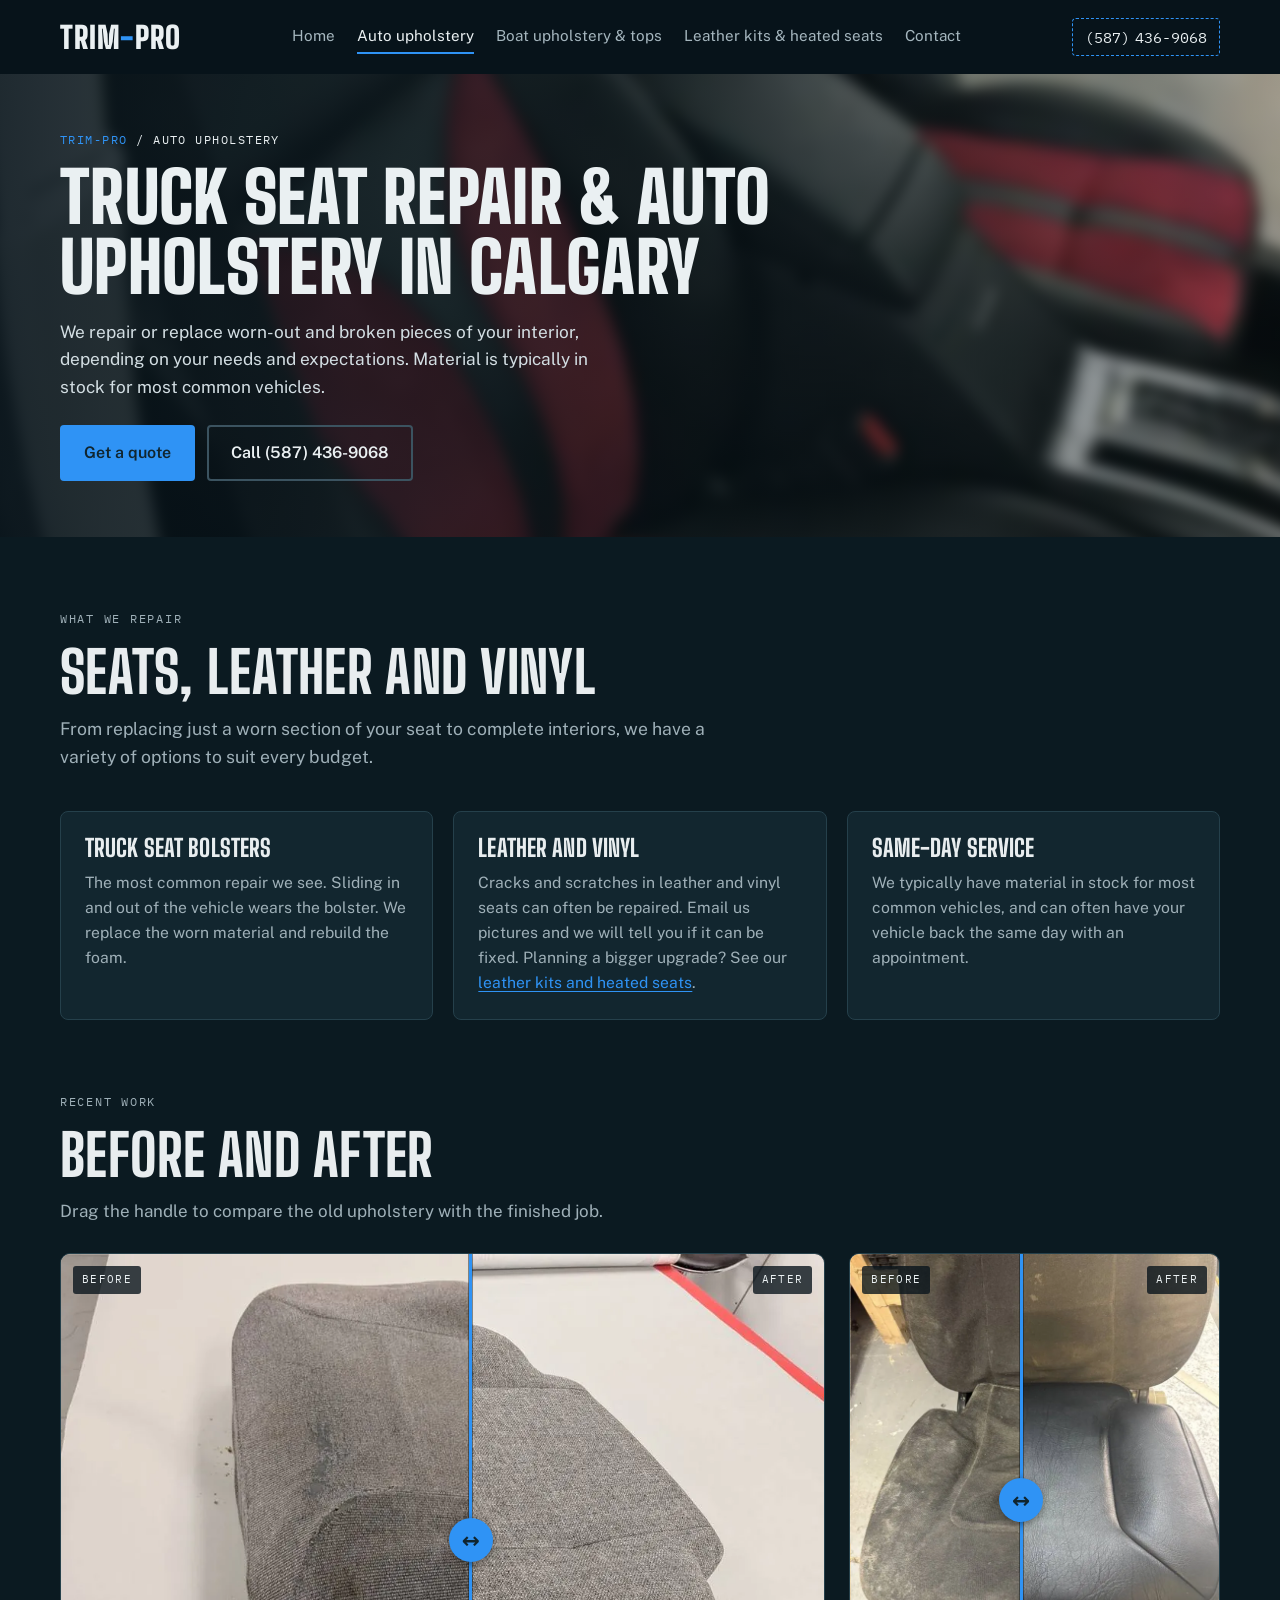
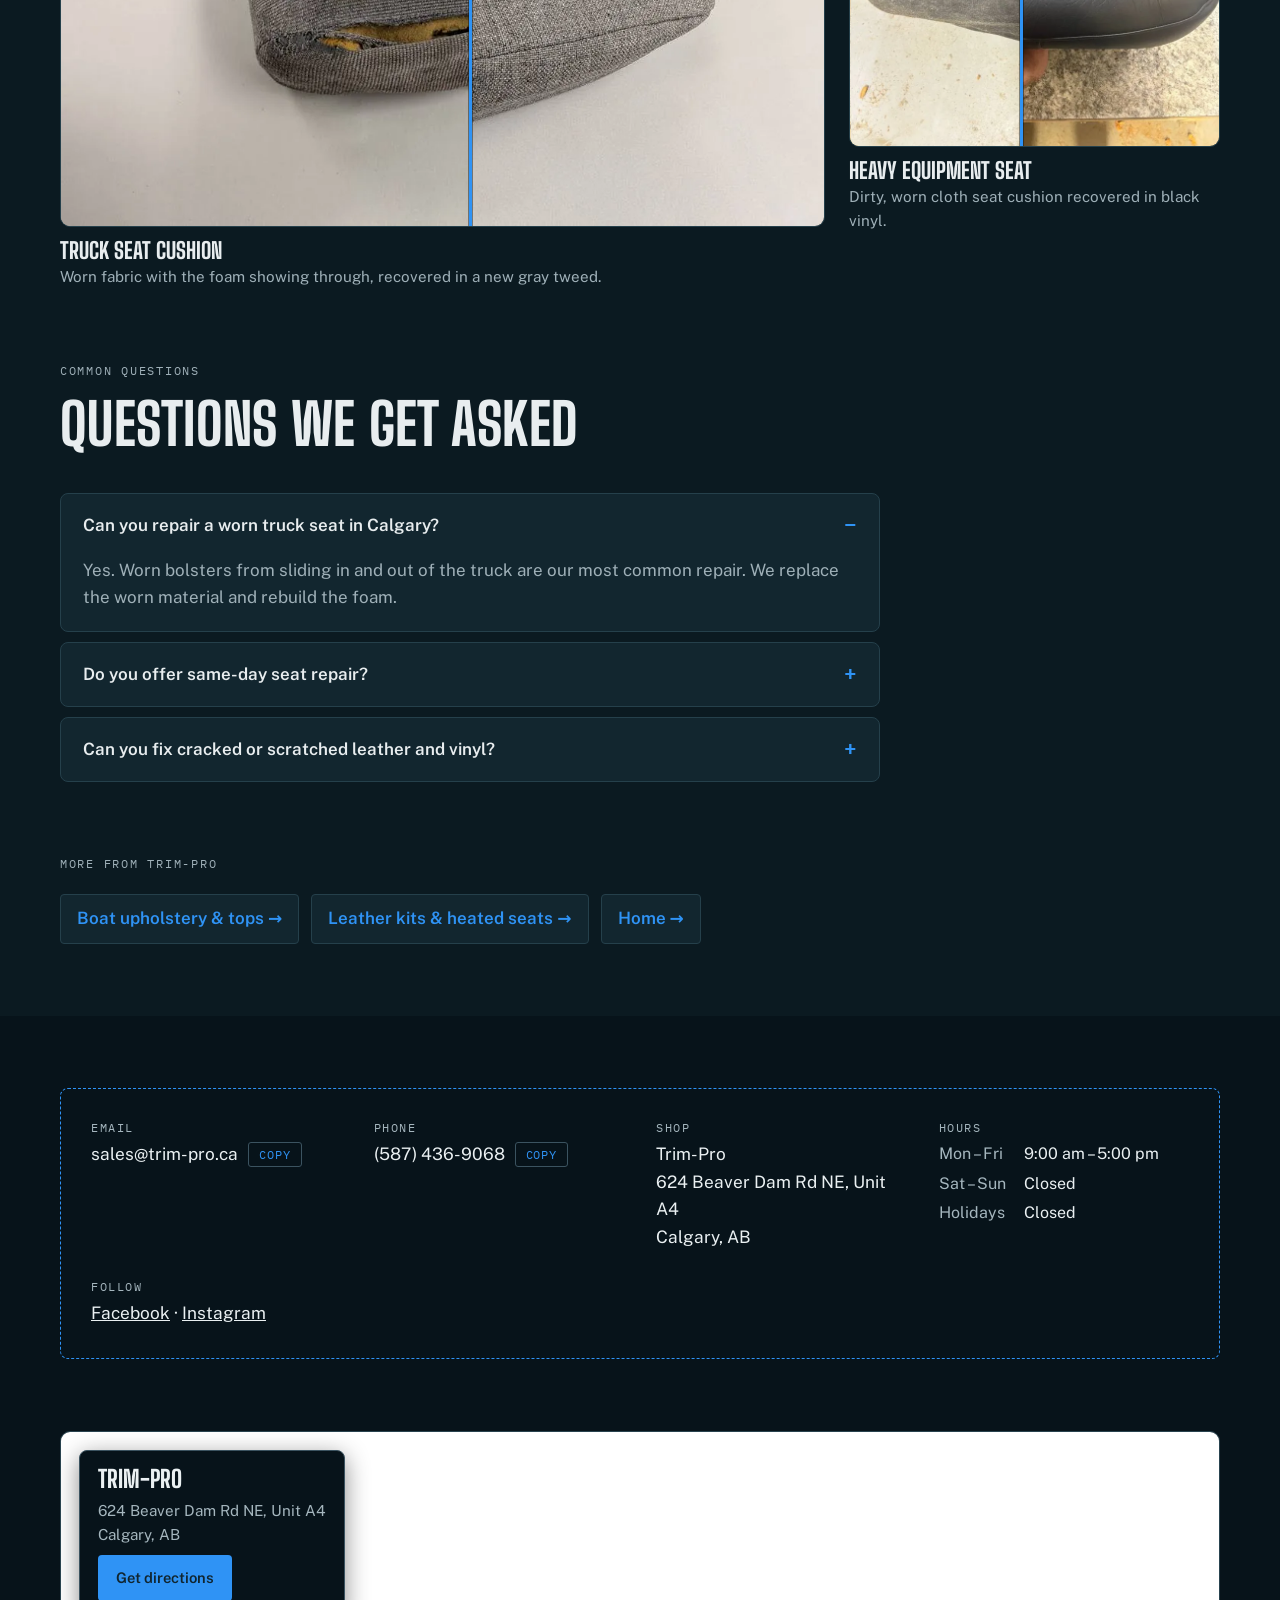
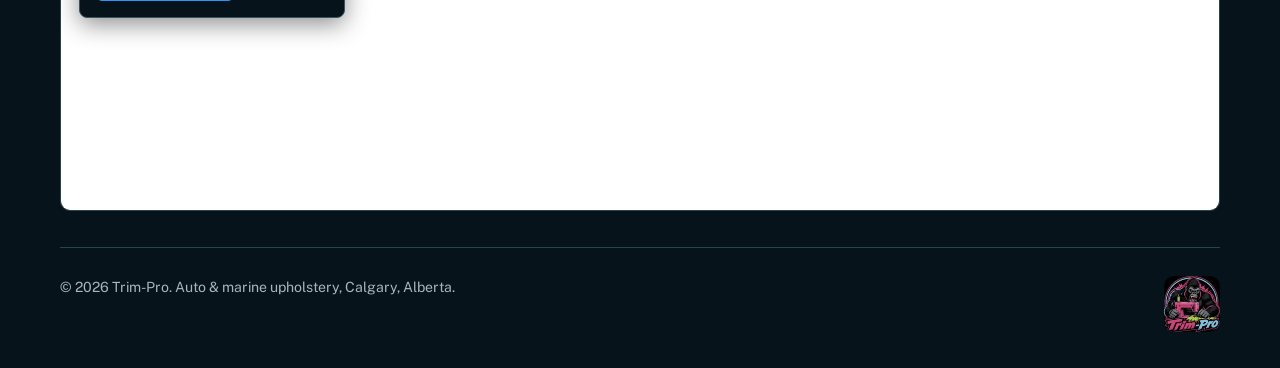
==== auto-seat-trim-repair.html @ 16e5b98b "Add files via upload" ====
<!doctype html>
<html lang="en-CA">
<head>
<meta charset="utf-8">
<meta name="viewport" content="width=device-width, initial-scale=1, viewport-fit=cover">
<title>Truck Seat Repair &amp; Auto Upholstery in Calgary | Trim-Pro</title>
<meta name="description" content="Truck seat bolster repair, leather and vinyl repair and car upholstery in Calgary, AB. Same-day service by appointment. Call (587) 436-9068.">
<meta name="color-scheme" content="dark">
<meta name="theme-color" content="#0B1A21">
<link rel="canonical" href="https://www.trim-pro.ca/auto-seat-trim-repair.html">
<meta property="og:title" content="Truck Seat Repair &amp; Auto Upholstery in Calgary | Trim-Pro">
<meta property="og:description" content="Truck seat bolster repair, leather and vinyl repair and car upholstery in Calgary, AB. Same-day service by appointment. Call (587) 436-9068.">
<meta property="og:type" content="website">
<meta property="og:url" content="https://www.trim-pro.ca/auto-seat-trim-repair.html">
<meta property="og:locale" content="en_CA">
<meta property="og:site_name" content="Trim-Pro">
<meta property="og:image" content="https://www.trim-pro.ca/images/og-auto-upholstery.jpg">
<meta property="og:image:width" content="1200">
<meta property="og:image:height" content="630">
<meta property="og:image:alt" content="Trim-Pro: truck seat repair and auto upholstery in Calgary">
<meta name="twitter:card" content="summary_large_image">
<meta name="twitter:title" content="Truck Seat Repair &amp; Auto Upholstery in Calgary | Trim-Pro">
<meta name="twitter:description" content="Truck seat bolster repair, leather and vinyl repair and car upholstery in Calgary, AB. Same-day service by appointment. Call (587) 436-9068.">
<meta name="twitter:image" content="https://www.trim-pro.ca/images/og-auto-upholstery.jpg">
<link rel="preconnect" href="https://fonts.googleapis.com">
<link rel="preconnect" href="https://fonts.gstatic.com" crossorigin>
<link rel="stylesheet" href="https://fonts.googleapis.com/css2?family=Big+Shoulders+Display:wght@700;800;900&family=IBM+Plex+Mono:wght@500&family=Public+Sans:wght@400;500;600&display=swap">
<link rel="icon" type="image/png" sizes="64x64" href="images/favicon-64.png">
<link rel="apple-touch-icon" href="images/apple-touch-icon.png">
<script type="application/ld+json">{
  "@context": "https://schema.org",
  "@type": "Service",
  "name": "Auto seat and trim repair",
  "description": "Truck seat bolster repair, leather and vinyl repair and car upholstery in Calgary, AB. Same-day service by appointment. Call (587) 436-9068.",
  "provider": {
    "@type": "AutomotiveBusiness",
    "name": "Trim-Pro",
    "telephone": "+1-587-436-9068",
    "address": {
      "@type": "PostalAddress",
      "streetAddress": "624 Beaver Dam Rd NE Unit A4",
      "addressLocality": "Calgary",
      "addressRegion": "AB",
      "addressCountry": "CA"
    },
    "@id": "https://www.trim-pro.ca/#business",
    "image": [
      "https://www.trim-pro.ca/images/og-share.jpg",
      "https://www.trim-pro.ca/images/custom-black-red-leather-suede-auto-seats-calgary.webp"
    ],
    "logo": "https://www.trim-pro.ca/images/trim-pro-gorilla-mascot.webp",
    "hasMap": "https://www.google.com/maps/search/?api=1&query=624+Beaver+Dam+Rd+NE+Unit+A4,+Calgary,+AB",
    "url": "https://www.trim-pro.ca/"
  },
  "areaServed": {
    "@type": "City",
    "name": "Calgary"
  },
  "url": "https://www.trim-pro.ca/auto-seat-trim-repair.html",
  "image": "https://www.trim-pro.ca/images/og-auto-upholstery.jpg"
}</script>
<script type="application/ld+json">{
 "@context": "https://schema.org",
 "@type": "FAQPage",
 "mainEntity": [
  {
   "@type": "Question",
   "name": "Can you repair a worn truck seat in Calgary?",
   "acceptedAnswer": {
    "@type": "Answer",
    "text": "Yes. Worn bolsters from sliding in and out of the truck are our most common repair. We replace the worn material and rebuild the foam."
   }
  },
  {
   "@type": "Question",
   "name": "Do you offer same-day seat repair?",
   "acceptedAnswer": {
    "@type": "Answer",
    "text": "We typically stock material for most common vehicles and can often return your vehicle the same day with an appointment."
   }
  },
  {
   "@type": "Question",
   "name": "Can you fix cracked or scratched leather and vinyl?",
   "acceptedAnswer": {
    "@type": "Answer",
    "text": "We repair cracks and scratches in vinyl and leather. Email photos and details to sales@trim-pro.ca and we will tell you whether it can be fixed."
   }
  }
 ]
}
</script>
<link rel="stylesheet" href="styles.css">
</head>
<body>
<a class="skip" href="#main">Skip to main content</a>
<div class="band ink"><div class="wrap">
<header class="top">
  <a class="brand" href="/" aria-label="Trim-Pro home">Trim<span>-</span>Pro</a>
  <nav class="nav" aria-label="Main">
    <a href="/">Home</a>
        <a href="auto-seat-trim-repair.html" aria-current="page">Auto upholstery</a>
        <a href="marine-upholstery-tops.html">Boat upholstery &amp; tops</a>
        <a href="leather-kits-seat-heaters.html">Leather kits &amp; heated seats</a>
        <a href="/#contact">Contact</a>
  </nav>
  <a class="phone" href="tel:+15874369068">(587) 436-9068</a>
</header></div></div>
<main id="main">
<div class="tile hero-t">
  <div class="tile-bg bg-auto" aria-hidden="true"></div>
  <div class="tile-in">
    <div>
      <p class="crumbs"><a href="/">Trim-Pro</a> / Auto upholstery</p>
      <h1>Truck seat repair &amp; auto upholstery in Calgary</h1>
      <p class="tp">We repair or replace worn-out and broken pieces of your interior, depending on your needs and expectations. Material is typically in stock for most common vehicles.</p>
      <div class="cta"><a class="btn primary" href="https://clienthub.getjobber.com/hubs/6851d78e-da60-4e8f-adf5-7efb08388598/public/requests/1480442/new?source=social_media" target="_blank" rel="noopener noreferrer">Get a quote</a><a class="btn ghost" href="tel:+15874369068">Call (587) 436-9068</a></div>
    </div>
  </div>
</div>
<div class="wrap">
<section><div class="head"><p class="eyebrow">What we repair</p><h2>Seats, leather and vinyl</h2><p class="lead">From replacing just a worn section of your seat to complete interiors, we have a variety of options to suit every budget.</p></div><div class="cards"><div class="info"><h3>Truck seat bolsters</h3><p>The most common repair we see. Sliding in and out of the vehicle wears the bolster. We replace the worn material and rebuild the foam.</p></div><div class="info"><h3>Leather and vinyl</h3><p>Cracks and scratches in leather and vinyl seats can often be repaired. Email us pictures and we will tell you if it can be fixed. Planning a bigger upgrade? See our <a href="leather-kits-seat-heaters.html">leather kits and heated seats</a>.</p></div><div class="info"><h3>Same-day service</h3><p>We typically have material in stock for most common vehicles, and can often have your vehicle back the same day with an appointment.</p></div></div></section><section aria-labelledby="ba-h" style="padding-top:0"><div class="head" style="margin-bottom:28px"><p class="eyebrow">Recent work</p><h2 id="ba-h">Before and after</h2><p>Drag the handle to compare the old upholstery with the finished job.</p></div><div class="ba-grid two"><figure class="ba-card l"><div class="ba land" data-ba><img class="after" src="images/seat-cushion-recovered-new-gray-tweed-fabric-after.webp" alt="After: Seat cushion recovered in new gray tweed fabric" width="1000" height="750" loading="lazy" decoding="async"><img class="before" src="images/worn-gray-seat-cushion-hole-exposed-foam-before.webp" alt="Before: Worn gray seat cushion with a hole and exposed foam" width="1000" height="750" loading="lazy" decoding="async"><span class="ba-tag l">Before</span><span class="ba-tag r">After</span><div class="ba-handle" role="slider" tabindex="0" aria-label="Drag to compare before and after: Truck seat cushion" aria-valuemin="0" aria-valuemax="100" aria-valuenow="50"></div></div><figcaption><b>Truck seat cushion</b><span>Worn fabric with the foam showing through, recovered in a new gray tweed.</span></figcaption></figure><figure class="ba-card p"><div class="ba port" data-ba><img class="after" src="images/seat-cushion-recovered-black-vinyl-after.webp" alt="After: Seat cushion recovered in black vinyl" width="750" height="1000" loading="lazy" decoding="async"><img class="before" src="images/dirty-worn-black-cloth-seat-before.webp" alt="Before: Dirty worn black cloth seat" width="750" height="1000" loading="lazy" decoding="async"><span class="ba-tag l">Before</span><span class="ba-tag r">After</span><div class="ba-handle" role="slider" tabindex="0" aria-label="Drag to compare before and after: Heavy equipment seat" aria-valuemin="0" aria-valuemax="100" aria-valuenow="50"></div></div><figcaption><b>Heavy equipment seat</b><span>Dirty, worn cloth seat cushion recovered in black vinyl.</span></figcaption></figure></div></section>
<section id="faq" aria-labelledby="faq-h" style="padding-top:0"><div class="head"><p class="eyebrow">Common questions</p><h2 id="faq-h">Questions we get asked</h2></div><div class="faq"><details open><summary>Can you repair a worn truck seat in Calgary?</summary><p>Yes. Worn bolsters from sliding in and out of the truck are our most common repair. We replace the worn material and rebuild the foam.</p></details><details><summary>Do you offer same-day seat repair?</summary><p>We typically stock material for most common vehicles and can often return your vehicle the same day with an appointment.</p></details><details><summary>Can you fix cracked or scratched leather and vinyl?</summary><p>We repair cracks and scratches in vinyl and leather. Email photos and details to sales@trim-pro.ca and we will tell you whether it can be fixed.</p></details></div></section>
<section style="padding-top:0"><div class="head" style="margin-bottom:20px"><p class="eyebrow">More from Trim-Pro</p></div><div class="otherpages"><a href="marine-upholstery-tops.html">Boat upholstery &amp; tops &rarr;</a><a href="leather-kits-seat-heaters.html">Leather kits &amp; heated seats &rarr;</a><a href="/">Home &rarr;</a></div></section>
</div>
<div class="band ink" id="contact">
  <div class="wrap">
    <div class="contact">
      <div class="card">
        <div class="row"><small>Email</small>
          <div class="copyline"><span class="val" id="em">sales@trim-pro.ca</span><button class="copy" type="button" data-copy="sales@trim-pro.ca">Copy</button></div></div>
        <div class="row"><small>Phone</small>
          <div class="copyline"><span class="val" id="ph">(587) 436-9068</span><button class="copy" type="button" data-copy="(587) 436-9068">Copy</button></div></div>
        <div class="row"><small>Shop</small>
          <address class="addr val">Trim-Pro<br>624 Beaver Dam Rd NE, Unit A4<br>Calgary, AB</address></div>
        <div class="row"><small>Hours</small>
          <dl class="hours" style="margin:0"><dt>Mon &ndash; Fri</dt><dd>9:00 am &ndash; 5:00 pm</dd><dt>Sat &ndash; Sun</dt><dd>Closed</dd><dt>Holidays</dt><dd>Closed</dd></dl></div>
        <div class="row"><small>Follow</small>
          <span class="val"><a href="https://www.facebook.com/156056304554778" rel="noopener">Facebook</a> &middot; <a href="https://www.instagram.com/trim_pro" rel="noopener">Instagram</a></span></div>
      </div>
    </div>
    <div class="mapwrap"><div class="map-box"><svg class="map-art" viewBox="0 0 1200 420" preserveAspectRatio="xMidYMid slice" aria-hidden="true" focusable="false">
<rect width="1200" height="420" fill="#10252F"/>
<g stroke="#1C3A48" stroke-width="14" fill="none" stroke-linecap="round">
<path d="M-20 90 H1220"/><path d="M-20 250 H1220"/><path d="M-20 360 H1220"/>
<path d="M140 -20 V440"/><path d="M420 -20 V440"/><path d="M820 -20 V440"/><path d="M1060 -20 V440"/>
<path d="M-20 330 L480 120 L1220 190" stroke-width="22" stroke="#24485A"/>
</g>
<g fill="#0B1A21" opacity=".8"><rect x="180" y="110" width="200" height="110" rx="8"/><rect x="460" y="110" width="320" height="110" rx="8"/><rect x="870" y="110" width="150" height="110" rx="8"/><rect x="180" y="280" width="200" height="60" rx="8"/><rect x="470" y="280" width="300" height="60" rx="8"/><rect x="870" y="280" width="150" height="60" rx="8"/></g>
<g transform="translate(615 190)"><circle r="46" fill="#2F93F5" opacity=".22"/><path d="M0 40 C-26 8 -30 -4 -30 -16 a30 30 0 0 1 60 0 C30 -4 26 8 0 40Z" fill="#2F93F5" stroke="#07131A" stroke-width="3"/><circle cy="-16" r="11" fill="#07131A"/></g>
</svg><iframe class="map-frame" title="Map showing Trim-Pro at 624 Beaver Dam Rd NE, Calgary" src="https://maps.google.com/maps?q=624+Beaver+Dam+Rd+NE+Unit+A4,+Calgary,+AB&output=embed" loading="lazy" referrerpolicy="no-referrer-when-downgrade" allowfullscreen></iframe><div class="map-card"><b>Trim-Pro</b><address>624 Beaver Dam Rd NE, Unit A4<br>Calgary, AB</address><a class="btn primary" href="https://www.google.com/maps/dir/?api=1&destination=624+Beaver+Dam+Rd+NE+Unit+A4,+Calgary,+AB" target="_blank" rel="noopener noreferrer">Get directions</a></div></div></div>
    </div>
</div>
</main>
<div class="band ink"><div class="wrap">
    <footer>
      <span>&copy; 2026 Trim-Pro. Auto &amp; marine upholstery, Calgary, Alberta.</span>
      <img class="mascot" src="images/trim-pro-gorilla-mascot.webp" alt="Trim-Pro gorilla mascot at a sewing machine" width="56" height="56" loading="lazy" decoding="async">
    </footer>
</div></div>

<script src="site.js" defer></script>
</body>
</html>
---- styles.css ----
/* Layout: ink-dark hero and contact bands around a light, spec-sheet body; contrast stitching is the one recurring motif. */
:root{
  --bg:#0B1A21;
  --fg:#E8EDEF;
  --muted:#9FB0B8;
  --panel:#12262F;
  --line:#25404B;
  --accent:#2F93F5;
  --accent-ink:#10252F;
  --ink:#07131A;
  --ink-fg:#EAF0F2;
  --ink-muted:#A5B6BE;
  --thread:#2F93F5;
  --focus:#FFD24A;
  --display:"Big Shoulders Display","Arial Narrow",Impact,sans-serif;
  --body:"Public Sans",system-ui,-apple-system,"Segoe UI",sans-serif;
  --mono:"IBM Plex Mono",ui-monospace,Menlo,Consolas,monospace;
  color-scheme:dark;
}
*{box-sizing:border-box}
html{scroll-behavior:smooth}
body{background:var(--bg);color:var(--fg);font-family:var(--body);font-size:17px;line-height:1.6;padding-left:max(16px,env(safe-area-inset-left,0px));padding-right:max(16px,env(safe-area-inset-right,0px));padding-block:0}
a{color:inherit}
:focus-visible{outline:3px solid var(--focus);outline-offset:3px;border-radius:2px}
h1,h2,h3{font-family:var(--display);font-weight:800;line-height:1;margin:0;text-wrap:balance;letter-spacing:.005em;text-transform:uppercase}
p{margin:0}
.wrap{max-width:1160px;margin-inline:auto}
.band{margin-inline:calc(-1 * max(16px,env(safe-area-inset-left,0px)));padding-inline:max(16px,env(safe-area-inset-left,0px))}
.eyebrow{font-family:var(--mono);font-size:.78rem;letter-spacing:.14em;text-transform:uppercase;color:var(--accent)}
.ink .eyebrow{color:var(--thread)}
.ink{background:var(--ink);color:var(--ink-fg)}

/* header */
.top{display:flex;flex-wrap:wrap;align-items:center;justify-content:space-between;gap:12px 24px;padding-block:18px}
.brand{font-family:var(--display);font-weight:900;font-size:1.9rem;letter-spacing:.02em;text-decoration:none;text-transform:uppercase;line-height:1}
.brand span{color:var(--thread)}
.nav{display:flex;flex-wrap:wrap;gap:6px 22px;font-size:.95rem}
.nav a{text-decoration:none;color:var(--ink-muted);padding-block:4px}
.nav a:hover{color:var(--ink-fg)}
.phone{font-family:var(--mono);font-size:.95rem;word-spacing:-.25em;color:var(--ink-fg);text-decoration:none;border:1px dashed var(--thread);padding:6px 12px;border-radius:4px}

/* hero */
.lede{font-size:1.15rem;color:var(--ink-muted);max-width:46ch}
.cta{display:flex;flex-wrap:wrap;gap:12px;margin-top:28px}
.btn{display:inline-block;font-weight:600;text-decoration:none;padding:13px 22px;border-radius:4px;border:2px solid transparent;font-size:1rem;cursor:pointer;font-family:var(--body)}
.btn.primary{background:var(--thread);color:#10252F}
.btn.primary:hover{background:#5BAEFA}
.btn.ghost{border-color:#3B5360;color:var(--ink-fg);background:transparent}
.btn.ghost:hover{border-color:var(--thread)}

/* facts strip */
.facts{display:grid;grid-template-columns:repeat(4,minmax(0,1fr));gap:0;border-top:1px solid #29434F}
.fact{padding:20px 20px 22px 0}
.fact+.fact{padding-left:20px;border-left:1px dashed #3B5360}
.fact b{display:block;font-family:var(--display);font-size:2rem;font-weight:800;line-height:1;text-transform:uppercase;color:var(--thread)}
.fact span{font-size:.92rem;color:var(--ink-muted)}

/* sections */
section{padding-block:72px}
.head{display:grid;gap:14px;max-width:720px;margin-bottom:40px}
.head h2{font-size:clamp(2.2rem,5vw,3.6rem)}
.head p{color:var(--muted)}

/* repair table */
.tablewrap{overflow-x:auto;border:1px solid var(--line);border-radius:8px;background:var(--panel)}
table{border-collapse:collapse;width:100%;min-width:560px;font-size:.97rem}
th,td{text-align:left;padding:15px 18px;vertical-align:top;border-bottom:1px solid var(--line)}
tr:last-child td{border-bottom:0}
th{font-family:var(--mono);font-size:.74rem;letter-spacing:.12em;text-transform:uppercase;color:var(--muted);font-weight:500;background:color-mix(in srgb,var(--panel) 70%,var(--bg))}
td:first-child{font-weight:600;white-space:nowrap}
td:last-child{color:var(--muted)}

/* brands */
.note{color:var(--muted);margin-top:16px;max-width:52ch}

/* steps */

/* faq */
.faq{display:grid;gap:10px;max-width:820px}
details{background:var(--panel);border:1px solid var(--line);border-radius:8px}
summary{cursor:pointer;list-style:none;padding:18px 22px;font-weight:600;display:flex;justify-content:space-between;gap:16px}
summary::-webkit-details-marker{display:none}
summary::after{content:"+";font-family:var(--mono);color:var(--accent);font-size:1.3rem;line-height:1}
details[open] summary::after{content:"\2212"}
details p{padding:0 22px 20px;color:var(--muted)}

/* contact */
.contact{display:grid;grid-template-columns:minmax(0,1.1fr) minmax(0,.9fr);gap:48px;padding-block:72px}
.contact h2{font-size:clamp(2.4rem,5.5vw,4rem);margin-block:12px 18px}
.contact .lede{margin-bottom:26px}
.card{border:1px dashed var(--thread);border-radius:8px;padding:26px;display:grid;gap:18px;min-width:0}
.row{display:grid;gap:4px;align-content:start}
.row small{font-family:var(--mono);font-size:.72rem;letter-spacing:.14em;text-transform:uppercase;color:var(--ink-muted)}
.row .val{font-size:1.08rem;overflow-wrap:anywhere}
.copyline{display:flex;flex-wrap:wrap;align-items:center;gap:10px}
.copy{font-family:var(--mono);font-size:.72rem;letter-spacing:.08em;text-transform:uppercase;background:transparent;color:var(--thread);border:1px solid #3B5360;border-radius:3px;padding:4px 10px;cursor:pointer}
.copy:hover{border-color:var(--thread)}
.hours{display:grid;grid-template-columns:auto 1fr;gap:4px 18px;font-size:1rem}
.hours dt{color:var(--ink-muted)}
.hours dd{margin:0}
.addr{font-style:normal}
footer{padding-block:28px 36px;font-size:.88rem;color:var(--ink-muted);display:flex;flex-wrap:wrap;gap:8px 24px;justify-content:space-between;border-top:1px solid #29434F}
footer a{color:var(--ink-fg)}

@media (max-width:900px){
  .contact{grid-template-columns:minmax(0,1fr)}
  .facts{grid-template-columns:repeat(2,minmax(0,1fr))}
  .fact:nth-child(3){padding-left:0;border-left:0}
  .fact:nth-child(n+3){border-top:1px dashed #3B5360}
  section{padding-block:52px}
  .contact{padding-block:52px;gap:32px}
  }
@media (prefers-reduced-motion:reduce){html{scroll-behavior:auto}}

/* image sections */
.tile{position:relative;overflow:hidden;isolation:isolate;margin-inline:calc(-1 * max(16px,env(safe-area-inset-left,0px)));padding-inline:max(16px,env(safe-area-inset-left,0px));min-height:380px;display:flex;align-items:center;color:#EAF0F2;background:#10252F}
.tile+.tile{border-top:2px dashed rgba(47,147,245,.7)}
.tile-bg{position:absolute;inset:-28px;background-size:cover;background-position:center;filter:blur(7px) saturate(1.1);transition:filter .5s ease,transform .8s ease;z-index:-2}
.tile::before{content:"";position:absolute;inset:0;z-index:-1;background:linear-gradient(90deg,rgba(7,19,26,.9),rgba(7,19,26,.58) 62%,rgba(7,19,26,.38))}
.tile:hover .tile-bg{filter:blur(3px) saturate(1.2);transform:scale(1.05)}
.tile-in{width:100%;max-width:1160px;margin-inline:auto;display:grid;grid-template-columns:minmax(0,1.2fr) minmax(0,.8fr);gap:32px;align-items:center;padding-block:64px}
.tile h2,.tile h1{font-size:clamp(2.4rem,5.8vw,4.4rem);font-weight:900;margin-block:12px 0}
.tile .tp{color:#D3DEE3;max-width:50ch;margin-top:16px;font-size:1.08rem}
.tile .eyebrow{color:var(--thread)}
.tile .eyebrow a{text-decoration:none}
.tile .cta{margin-top:24px}
.tile .more{position:static}
.tile .more::after{content:"";position:absolute;inset:0;z-index:1}
.chips{list-style:none;margin:0;padding:0;display:flex;flex-wrap:wrap;gap:8px;justify-content:flex-end}
.chips li{font-family:var(--mono);font-size:.76rem;letter-spacing:.06em;text-transform:uppercase;border:1px solid rgba(255,255,255,.35);padding:7px 11px;border-radius:3px;background:rgba(7,19,26,.5);color:#EAF0F2}
.tile.hero-t{min-height:340px}
.tile.hero-t .tile-in{grid-template-columns:minmax(0,1fr);padding-block:56px}
.cards{display:grid;grid-template-columns:repeat(auto-fit,minmax(250px,1fr));gap:20px}
.info{background:var(--panel);border:1px solid var(--line);border-radius:8px;padding:24px;display:grid;gap:10px;align-content:start;min-width:0}
.info h3{font-size:1.5rem}
.info p{color:var(--muted);font-size:.98rem}
.lead{font-size:1.1rem;color:var(--muted);max-width:62ch}
.crumbs{font-family:var(--mono);font-size:.76rem;letter-spacing:.12em;text-transform:uppercase}
.crumbs a{color:var(--thread);text-decoration:none}
.crumbs a:hover{text-decoration:underline}
.nav a[aria-current="page"]{color:var(--ink-fg);border-bottom:2px solid var(--thread)}
.otherpages{display:flex;flex-wrap:wrap;gap:12px}
.otherpages a{font-weight:600;color:var(--accent);text-decoration:none;border:1px solid var(--line);border-radius:4px;padding:10px 16px;background:var(--panel)}
.otherpages a:hover{border-color:var(--accent)}
@media (max-width:900px){
  .tile{min-height:0}
  .tile-in{grid-template-columns:minmax(0,1fr);padding-block:48px;gap:22px}
  .tile::before{background:linear-gradient(180deg,rgba(7,19,26,.86),rgba(7,19,26,.66))}
  .chips{justify-content:flex-start}
}
@media (prefers-reduced-motion:reduce){.tile-bg{transition:none}.tile:hover .tile-bg{transform:none}}

.tgrid{display:grid;grid-template-columns:repeat(3,minmax(0,1fr));gap:20px}
.tcard{position:relative;overflow:hidden;isolation:isolate;border-radius:10px;border:1px solid var(--line);min-height:470px;display:flex;flex-direction:column;justify-content:flex-end;padding:34px 28px 36px;color:#EAF0F2;background:#10252F}
.tcard .tile-bg{inset:-22px;filter:blur(5px) saturate(1.1)}
.tcard::before{content:"";position:absolute;inset:0;z-index:-1;background:linear-gradient(180deg,rgba(7,19,26,.45),rgba(7,19,26,.9) 70%)}
.tcard::after{content:"";position:absolute;inset:10px;border:1.5px dashed rgba(47,147,245,.85);border-radius:6px;pointer-events:none}
.tcard:hover .tile-bg{filter:blur(2px) saturate(1.2);transform:scale(1.05)}
.tcard .eyebrow{color:var(--thread)}
.tcard h3{font-size:clamp(2rem,3vw,2.7rem);font-weight:900;margin-block:10px 0}
.tcard .tp{color:#D3DEE3;margin-top:14px;font-size:1rem}
.tcard .chips{justify-content:flex-start;margin-top:18px}
.tcard .chips li{font-size:.7rem;padding:5px 9px}
.tcard .cta{margin-top:22px}
.tcard .more{position:static}
.tcard .more::after{content:"";position:absolute;inset:0;z-index:2}
@media (max-width:900px){.tgrid{grid-template-columns:minmax(0,1fr)}.tcard{min-height:380px}}

.trusted{padding-block:72px}
.trusted-head{display:flex;flex-wrap:wrap;gap:16px 48px;justify-content:space-between;align-items:flex-end;margin-bottom:34px}
.trusted-head h2{font-size:clamp(2.2rem,5vw,3.8rem);margin-top:12px}
.trusted-head p.note{max-width:54ch;color:var(--ink-muted);margin:0}
.logos{display:grid;grid-template-columns:repeat(3,minmax(0,1fr));gap:14px}
.logo{display:grid;place-items:center;min-height:150px;background:transparent;border-radius:8px;padding:18px;position:relative}
.logo>*{grid-area:1/1}
.logo span{font-family:var(--display);font-weight:800;font-size:1.55rem;text-transform:uppercase;color:#EAF0F2;text-align:center;line-height:1}
.logo img{display:block;width:100%;max-width:320px;max-height:100px;object-fit:contain;position:relative;z-index:1;opacity:.95;transition:opacity .2s}
.logo:hover img{opacity:1}
.logo.has-img span{position:absolute;width:1px;height:1px;overflow:hidden;clip:rect(0 0 0 0)}
.trusted .small{margin-top:20px;font-size:.92rem;color:var(--ink-muted)}
@media (max-width:700px){.logos{grid-template-columns:repeat(2,minmax(0,1fr))}.logo{min-height:120px}}
.contact{grid-template-columns:minmax(0,1fr)}
.contact .card{grid-template-columns:repeat(auto-fit,minmax(210px,1fr));gap:26px 32px;padding:30px}
.bg-auto{background-image:url(images/custom-black-red-leather-suede-auto-seats-calgary.webp)}
.bg-marine{background-image:url(images/boat-upholstery-calgary-feature.webp)}
.bg-leather{background-image:url(images/leather-seat-kit-heated-seats-calgary-feature.webp)}

.mapwrap{padding-bottom:36px}
.map-box{position:relative;height:380px;border-radius:10px;overflow:hidden;border:1px solid #29434F;background:#10252F}
.map-art{position:absolute;inset:0;width:100%;height:100%}
.map-frame{position:absolute;inset:0;width:100%;height:100%;border:0;z-index:1}
.map-card{position:absolute;left:18px;top:18px;z-index:2;max-width:min(300px,calc(100% - 36px));background:var(--ink);border:1px solid #3B5360;border-radius:8px;padding:16px 18px;display:grid;gap:8px;box-shadow:0 6px 24px rgba(0,0,0,.45)}
.map-card b{font-family:var(--display);font-size:1.5rem;font-weight:800;text-transform:uppercase;line-height:1}
.map-card address{font-style:normal;color:var(--ink-muted);font-size:.95rem}
.map-card .btn{justify-self:start;padding:9px 16px;font-size:.92rem}
.mascot{width:56px;height:56px;border-radius:10px;opacity:.9;display:block;object-fit:cover}
.sameday{display:grid;gap:3px;border:1px dashed var(--thread);border-radius:6px;padding:12px 14px;margin-top:2px}
.sameday b{font-family:var(--display);font-size:1.25rem;font-weight:800;text-transform:uppercase;line-height:1}
.sameday span{font-family:var(--mono);font-size:.72rem;letter-spacing:.06em;text-transform:uppercase;color:var(--ink-muted)}
@media (max-width:600px){.map-box{height:420px}.map-card{left:12px;right:12px;top:auto;bottom:12px;max-width:none}}
.ba-grid{display:grid;grid-template-columns:repeat(6,minmax(0,1fr));gap:24px}
.ba-card{margin:0;display:grid;gap:12px;align-content:start;min-width:0}
.ba-card.l{grid-column:span 3}
.ba-card.p{grid-column:span 2}
.ba{--pos:50%;position:relative;overflow:hidden;border-radius:10px;border:1px solid var(--line);background:var(--ink);touch-action:pan-y;user-select:none;-webkit-user-select:none;cursor:ew-resize}
.ba.land{aspect-ratio:4/3}
.ba.port{aspect-ratio:3/4}
.ba img{position:absolute;inset:0;width:100%;height:100%;object-fit:cover;pointer-events:none;-webkit-user-drag:none}
.ba img.before{clip-path:inset(0 calc(100% - var(--pos)) 0 0)}
.ba-tag{position:absolute;top:12px;z-index:2;font-family:var(--mono);font-size:.7rem;letter-spacing:.12em;text-transform:uppercase;background:rgba(7,19,26,.78);color:#EAF0F2;padding:5px 9px;border-radius:3px;pointer-events:none}
.ba-tag.l{left:12px}
.ba-tag.r{right:12px}
.ba-handle{position:absolute;top:0;bottom:0;left:var(--pos);width:48px;transform:translateX(-50%);z-index:3;cursor:ew-resize}
.ba-handle::before{content:"";position:absolute;left:50%;top:0;bottom:0;width:3px;margin-left:-1.5px;background:var(--thread);box-shadow:0 0 0 1px rgba(7,19,26,.45)}
.ba-handle::after{content:"\2194";position:absolute;left:50%;top:50%;width:44px;height:44px;margin:-22px 0 0 -22px;border-radius:50%;background:var(--thread);color:#10252F;display:grid;place-items:center;font-size:1.35rem;font-weight:700;box-shadow:0 2px 10px rgba(0,0,0,.45)}
.ba-handle:focus-visible{outline:none}
.ba-handle:focus-visible::after{outline:3px solid var(--focus);outline-offset:3px}
.ba-card figcaption{display:grid;gap:2px}
.ba-card figcaption b{font-family:var(--display);font-size:1.4rem;font-weight:800;text-transform:uppercase;line-height:1.05}
.ba-card figcaption span{color:var(--muted);font-size:.95rem}
.car-head{display:flex;flex-wrap:wrap;align-items:flex-end;justify-content:space-between;gap:16px;margin-bottom:24px}
.car-nav{display:flex;gap:10px}
.car-btn{width:48px;height:48px;border-radius:50%;border:1.5px solid var(--line);background:var(--panel);color:var(--fg);font-size:1.3rem;cursor:pointer;font-family:var(--body)}
.car-btn:hover{border-color:var(--thread);color:var(--thread)}
.car-track{display:flex;gap:16px;overflow-x:auto;scroll-snap-type:x mandatory;scrollbar-width:thin;scrollbar-color:var(--line) transparent;padding-bottom:14px;-webkit-overflow-scrolling:touch}
.car-item{position:relative;flex:0 0 min(540px,84%);aspect-ratio:4/3;margin:0;scroll-snap-align:start;border-radius:10px;overflow:hidden;border:1px solid var(--line);background:var(--ink)}
.car-item.tall{flex-basis:min(340px,72%);aspect-ratio:3/4}
.car-item img{width:100%;height:100%;object-fit:cover;display:block}

.ba-grid.two .ba-card.l{grid-column:span 4}
.ba-grid.two .ba-card.p{grid-column:span 2}
.hero-card{margin:0;gap:14px}
.ba.hero-ba{aspect-ratio:4/5}
.hero-card figcaption span{color:var(--ink-muted)}
@media (max-width:900px){
  .hero-card{max-width:480px;width:100%;justify-self:center}
  .ba-grid{grid-template-columns:minmax(0,1fr);gap:34px}
  .ba-grid.two .ba-card.l,.ba-grid.two .ba-card.p{grid-column:1/-1}
  .ba-card.l,.ba-card.p{grid-column:1/-1}
  .ba-card.p{max-width:460px;width:100%;justify-self:center}
}

/* home hero: static photo of finished work (no animated filters) */
body{margin:0}
:root{padding-top:env(safe-area-inset-top,0px);padding-bottom:env(safe-area-inset-bottom,0px);background:#0B1A21}
.stage{position:relative;overflow:hidden;isolation:isolate;margin-inline:calc(-1 * max(16px,env(safe-area-inset-left,0px)));padding-inline:max(16px,env(safe-area-inset-left,0px));min-height:min(78vh,700px);display:flex;flex-direction:column}
.sea{position:absolute;left:-18px;top:-18px;width:calc(100% + 36px);height:calc(100% + 36px);max-width:none;object-fit:cover;object-position:50% 40%;z-index:-2;filter:blur(2.5px) brightness(.76) saturate(1.1)}
.stage::before{content:"";position:absolute;inset:0;z-index:-1;background:linear-gradient(180deg,#07131A 0,rgba(7,19,26,.45) 16%,rgba(7,19,26,.36) 62%,#07131A 100%)}
.hero-c{flex:1;display:flex;flex-direction:column;align-items:center;justify-content:center;text-align:center;padding-block:56px 80px;max-width:940px;margin-inline:auto}
.hero-c h1{font-size:clamp(2.7rem,7.2vw,5.5rem);font-weight:900;margin-block:14px 20px;text-shadow:0 2px 24px rgba(0,0,0,.55)}
.hero-c h1 em{font-style:normal;color:var(--thread)}
.hero-c .lede{margin-inline:auto;color:#DCE6EA;max-width:58ch;text-shadow:0 1px 12px rgba(0,0,0,.6)}
.hero-c .cta{justify-content:center}
.hero-c .btn.ghost{border-color:rgba(255,255,255,.55);background:rgba(7,19,26,.25)}
.hero-c .btn.ghost:hover{border-color:var(--thread)}
@media (max-width:900px){.stage{min-height:min(74vh,620px)}.hero-c{padding-block:40px 64px}}
.splitrow{display:grid;grid-template-columns:minmax(0,1fr) minmax(0,.8fr);gap:48px;align-items:center}
.splitrow .head{margin-bottom:0}
@media (max-width:900px){.splitrow{grid-template-columns:minmax(0,1fr);gap:32px}}

.rvc{position:relative;overflow:hidden;touch-action:pan-y;user-select:none;-webkit-user-select:none;margin-top:18px;-webkit-mask-image:linear-gradient(90deg,transparent,#000 14%,#000 86%,transparent);mask-image:linear-gradient(90deg,transparent,#000 14%,#000 86%,transparent)}
.rvc:focus-visible{outline-offset:-3px}
.rv{position:absolute;top:0;left:50%;width:min(560px,86vw);margin:0 0 0 calc(min(560px,86vw) / -2);display:flex;flex-direction:column;align-items:center;text-align:center;gap:18px;padding:14px 8px;transform-origin:50% 0;transition:transform .6s cubic-bezier(.3,.7,.2,1),opacity .6s ease;cursor:pointer}
.rv.on{cursor:default}
.rv .stars{color:var(--thread);font-size:1.7rem;letter-spacing:.16em;line-height:1;padding-left:.16em}
.rv blockquote{margin:0;font-size:clamp(1.15rem,2.3vw,1.5rem);line-height:1.5;color:var(--fg);text-wrap:balance}
.rv figcaption{display:grid;gap:4px;justify-items:center}
.rv figcaption b{font-family:var(--display);font-size:1.5rem;font-weight:800;text-transform:uppercase;letter-spacing:.02em;line-height:1.1}
.rv figcaption a{text-decoration:none}.rv figcaption a:hover{text-decoration:underline}
.rv small{font-family:var(--mono);font-size:.7rem;letter-spacing:.12em;text-transform:uppercase;color:var(--muted)}
.rv-dots{display:flex;justify-content:center;gap:4px;margin-top:6px}
.rv-dots button{width:26px;height:26px;border:0;background:none;padding:0;cursor:pointer;position:relative}
.rv-dots button::after{content:"";position:absolute;left:50%;top:50%;width:9px;height:9px;margin:-4.5px 0 0 -4.5px;border-radius:50%;background:var(--line);transition:background .3s,transform .3s}
.rv-dots button.on::after{background:var(--thread);transform:scale(1.35)}
@media (prefers-reduced-motion:reduce){.rv,.rv-dots button::after{transition:none}}

/* skip link */
.skip{position:absolute;left:-9999px;top:8px;z-index:100;background:var(--thread);color:#10252F;padding:10px 16px;border-radius:4px;font-weight:600;text-decoration:none}
.skip:focus{left:8px}
/* in-table links to service pages */
.tablewrap td a{color:inherit;text-decoration:underline;text-decoration-color:var(--accent);text-decoration-thickness:2px;text-underline-offset:4px}
.tablewrap td a:hover{color:var(--accent)}
/* sister company link + end-of-carousel card */
.sister-link{justify-self:start;display:inline-flex;align-items:center;gap:10px;margin-top:4px;padding:9px 16px;border:1px solid var(--line);border-radius:18px;background:var(--panel);color:var(--fg);text-decoration:none;font-size:.95rem;line-height:1.3;transition:border-color .2s}
.sister-link .txt{flex:1}
.sister-link b{color:var(--accent);font-weight:600}
.sister-link .arr{display:grid;place-items:center;width:26px;height:26px;border-radius:50%;background:var(--thread);color:#10252F;font-size:.95rem;font-weight:700;flex:none}
.sister-link:hover,.sister-link:focus-visible{border-color:var(--accent)}
.car-item.sister{flex-basis:min(340px,72%);aspect-ratio:auto;align-self:stretch;min-height:340px;display:flex;flex-direction:column;justify-content:flex-end;gap:12px;padding:30px 26px 28px;color:#EAF0F2;background:linear-gradient(160deg,#16313D,#07131A 75%)}
.car-item.sister::after{content:"";position:absolute;inset:10px;border:1.5px dashed rgba(47,147,245,.85);border-radius:6px;pointer-events:none}
.car-item.sister .eyebrow{color:var(--thread)}
.car-item.sister h3{font-size:clamp(2rem,3vw,2.6rem);font-weight:900;line-height:1}
.car-item.sister p{color:#D3DEE3;font-size:.98rem}
.car-item.sister .btn{align-self:flex-start;margin-top:6px;position:static}
.car-item.sister .btn::after{content:"";position:absolute;inset:0;z-index:2}
.car-item.sister:hover{border-color:var(--thread)}
@media (prefers-reduced-motion:reduce){.sister-link{transition:none}}
.sr{position:absolute;width:1px;height:1px;overflow:hidden;clip:rect(0 0 0 0);white-space:nowrap}
.info p a{color:var(--accent);text-underline-offset:3px}
.info p a:hover{text-decoration-thickness:2px}
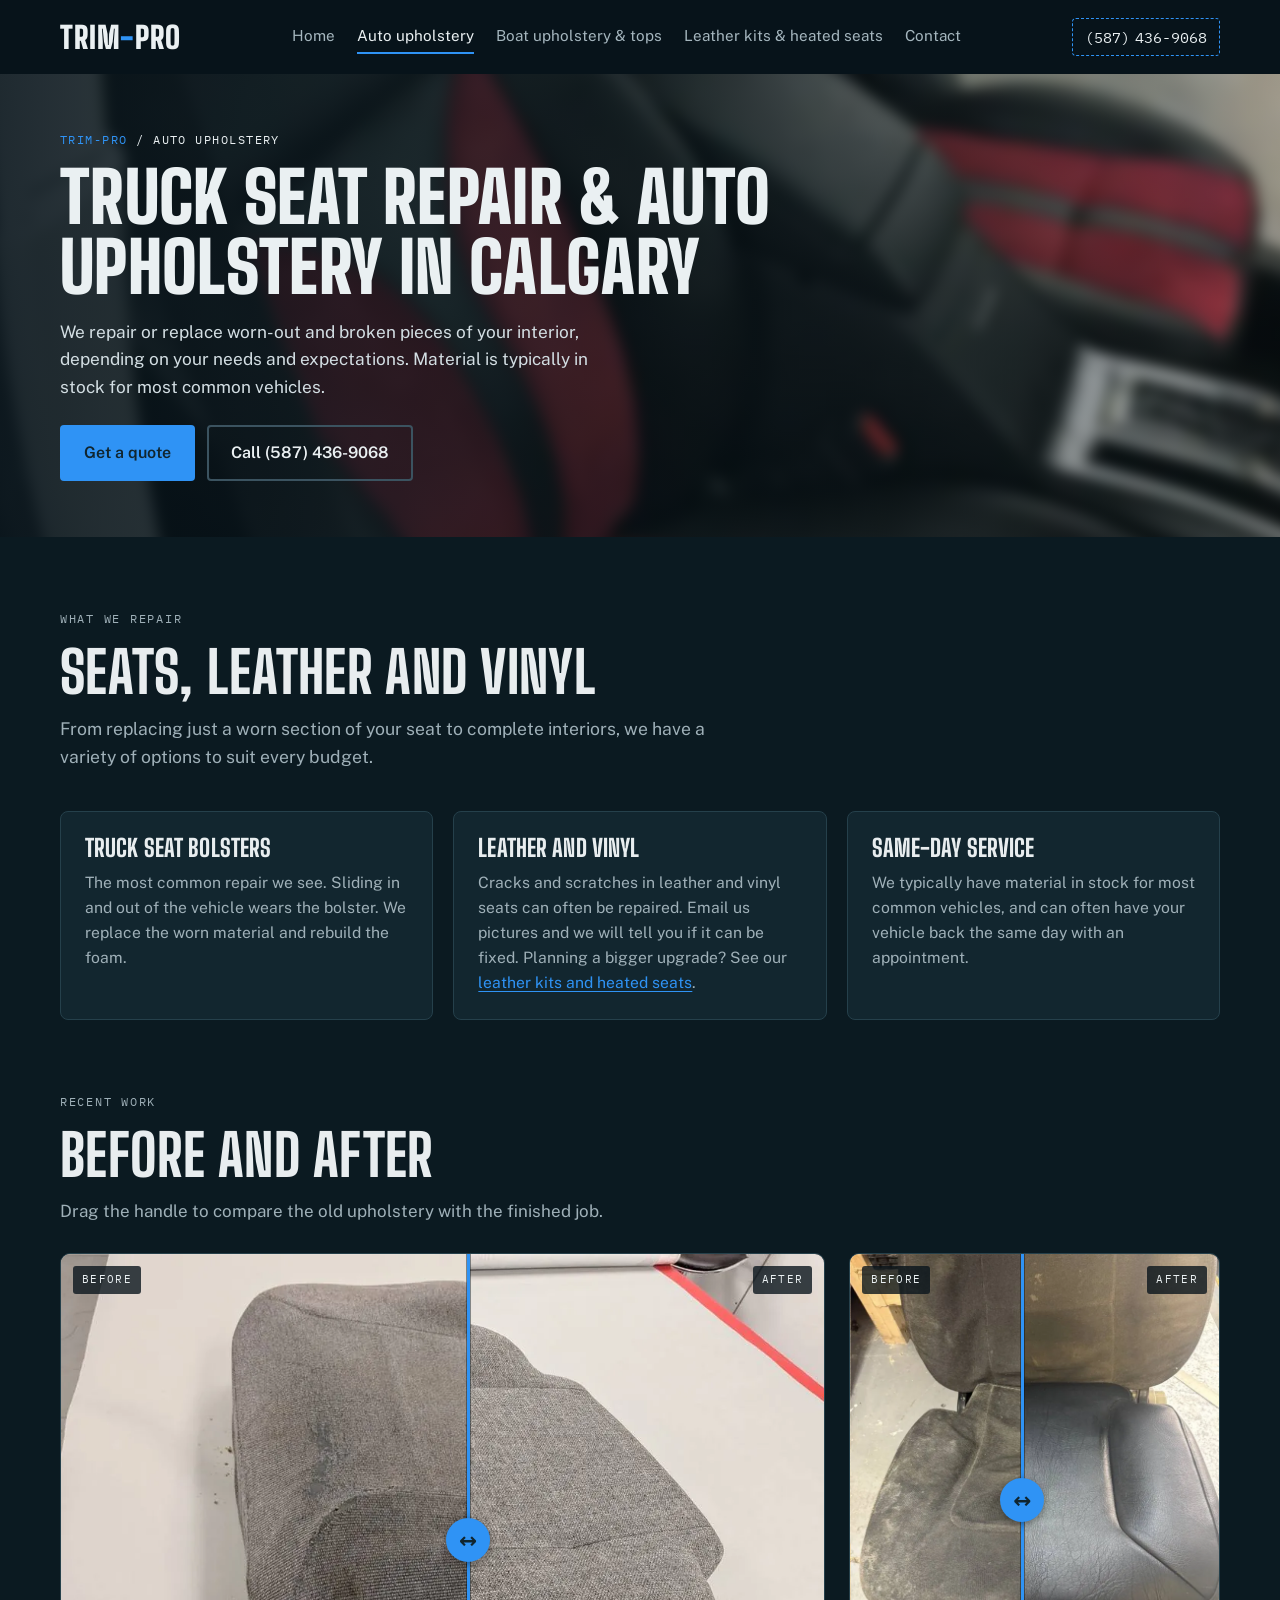
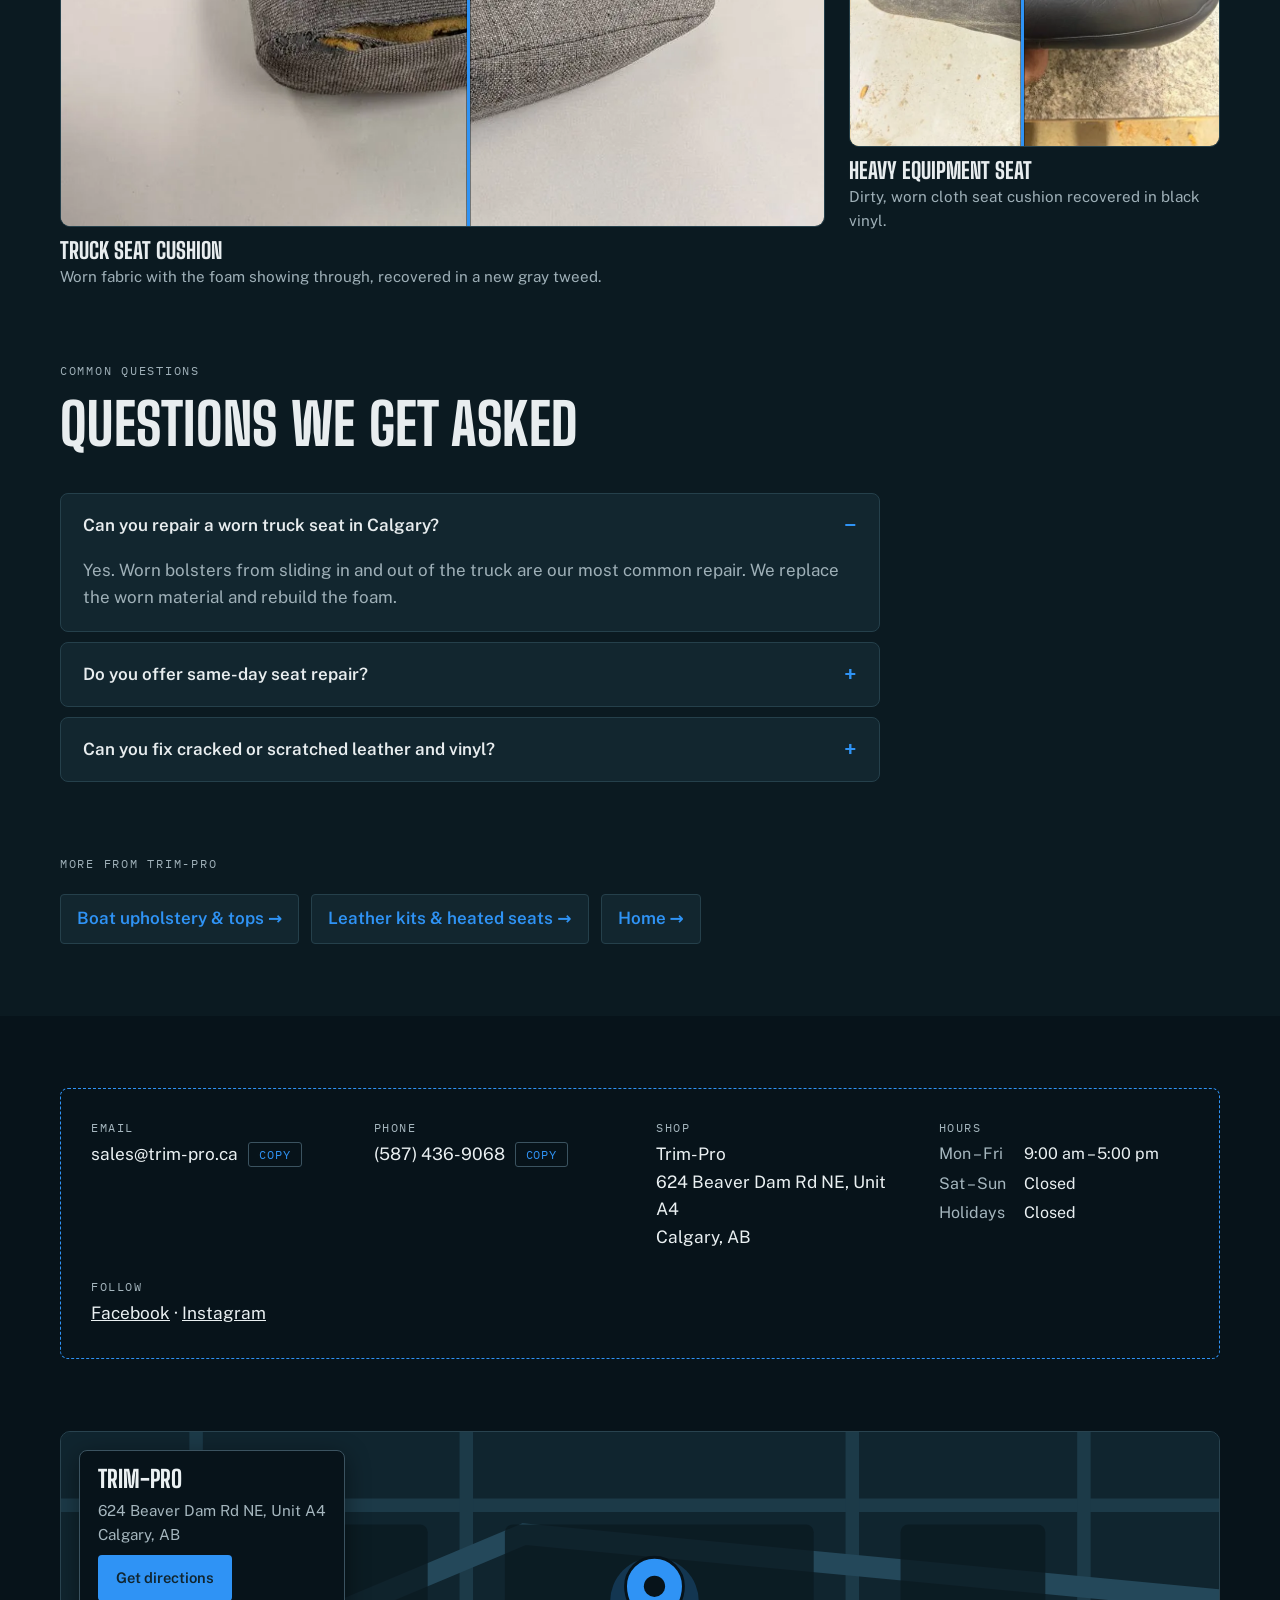
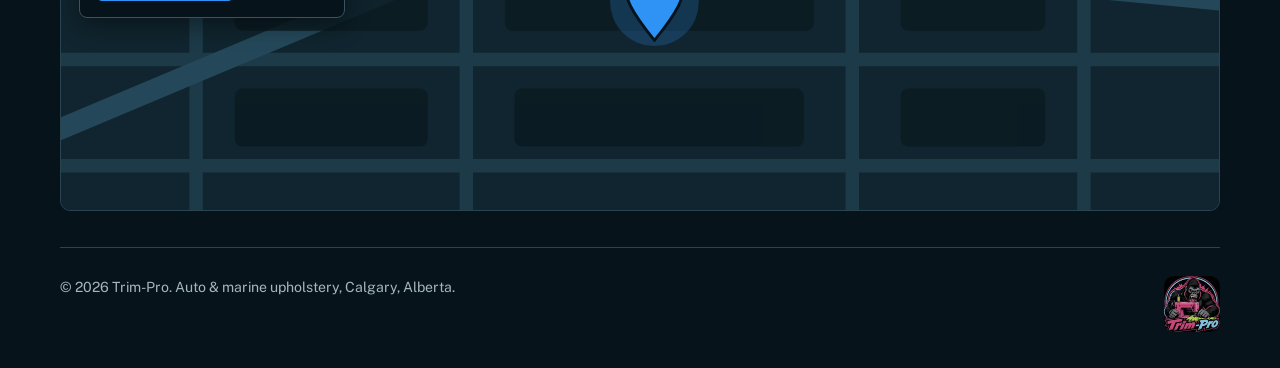
==== commit b6de14a2: "Add files via upload" ====
--- a/auto-seat-trim-repair.html
+++ b/auto-seat-trim-repair.html
@@ -3,6 +3,15 @@
 <head>
 <meta charset="utf-8">
 <meta name="viewport" content="width=device-width, initial-scale=1, viewport-fit=cover">
+<!-- Google tag (gtag.js) -->
+<script async src="https://www.googletagmanager.com/gtag/js?id=G-2FYZ39YW27"></script>
+<script>
+  window.dataLayer = window.dataLayer || [];
+  function gtag(){dataLayer.push(arguments);}
+  gtag('js', new Date());
+
+  gtag('config', 'G-2FYZ39YW27');
+</script>
 <title>Truck Seat Repair &amp; Auto Upholstery in Calgary | Trim-Pro</title>
 <meta name="description" content="Truck seat bolster repair, leather and vinyl repair and car upholstery in Calgary, AB. Same-day service by appointment. Call (587) 436-9068.">
 <meta name="color-scheme" content="dark">
@@ -25,8 +34,10 @@
 <link rel="preconnect" href="https://fonts.googleapis.com">
 <link rel="preconnect" href="https://fonts.gstatic.com" crossorigin>
 <link rel="stylesheet" href="https://fonts.googleapis.com/css2?family=Big+Shoulders+Display:wght@700;800;900&family=IBM+Plex+Mono:wght@500&family=Public+Sans:wght@400;500;600&display=swap">
-<link rel="icon" type="image/png" sizes="64x64" href="images/favicon-64.png">
-<link rel="apple-touch-icon" href="images/apple-touch-icon.png">
+<link rel="icon" href="https://www.trim-pro.ca/favicon.ico" sizes="48x48">
+<link rel="icon" type="image/png" href="https://www.trim-pro.ca/images/favicon-192.png" sizes="192x192">
+<link rel="icon" type="image/png" sizes="64x64" href="https://www.trim-pro.ca/images/favicon-64.png">
+<link rel="apple-touch-icon" href="https://www.trim-pro.ca/images/apple-touch-icon.png">
 <script type="application/ld+json">{
   "@context": "https://schema.org",
   "@type": "Service",
